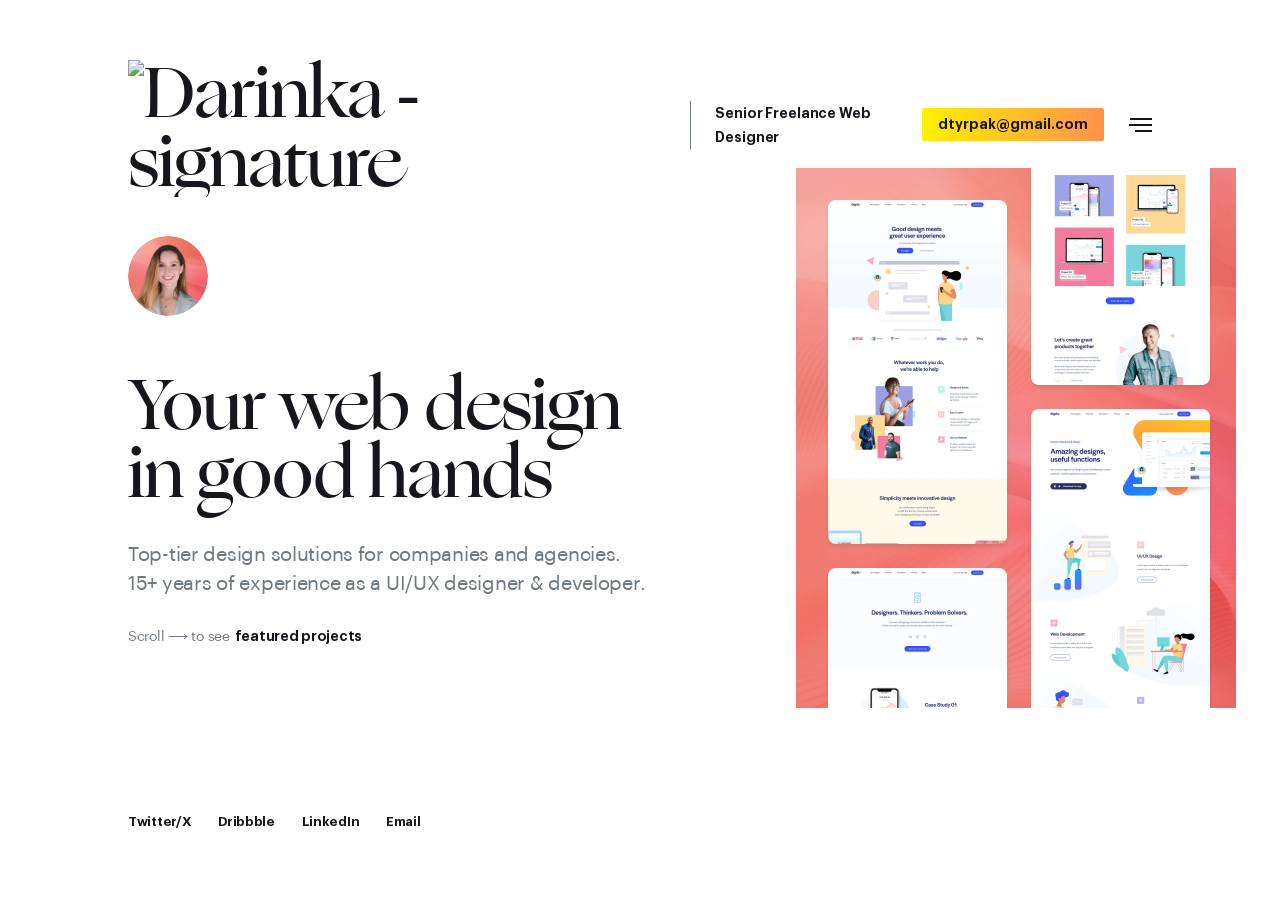
==== index.html @ 9c046d47 "new version" ====
<!DOCTYPE html>
<html lang="en">
<head>
	<meta charset="utf-8">

	<title>Darinka: UI/UX Designer</title>
	<meta name="viewport" content="width=device-width, height=device-height, initial-scale=1, minimum-scale=1" />

	<link rel="stylesheet" href="style.css" />
</head> 

<body>

<svg class="svg-sprite" aria-hidden="true" focusable="false">
	<symbol id="icon-star" viewBox="0 0 17 16">
		<path fill="#fbbc04" d="m5.7 5.1-5.3.6-.4.4q0 .2.2.5L4 10l-1 5.2q-.1.3.1.5t.5 0l4.6-2.6L13 16h.5q.3-.3.2-.6l-1-5.2 3.8-3.5q.3-.3.2-.5t-.4-.4L11 5.1 8.8.3q0-.3-.5-.3Q8 0 8 .3z" />
	</symbol>
</svg>

<div id="layoutbox">
	<header>
		<h1 class="logo"><img src="img/logo.png" alt="Darinka - signature" /></h1>
		<p class="header-title">Senior Freelance Web Designer</p>
		<address>
			<a class="button header-email" href="mailto:dtyrpak@gmail.com">dtyrpak@gmail.com</a>
		</address>
		<nav>
			<a data-action="open-menu" title="Click to open menu">
				<svg width="24" height="24" viewBox="0 0 24 24">
					<line x1="2" y1="1" x2="24" y2="1" />
					<line x1="1" y1="7" x2="24" y2="7" />
					<line x1="7" y1="13" x2="24" y2="13" />
				</svg>
			</a>
			<overlay>
				<a data-action="close-menu" title="Click to close menu">
					<svg width="14" height="14" viewBox="0 0 14 14">
						<line x1="1" y1="1" x2="14" y2="14" />
						<line x1="14" y1="1" x2="1" y2="14" />
					</svg>
				</a>
				<ul id="menu">
					<li><a href="#works">Works</a></li>
					<li><a href="#about">About</a></li>
					<li><a href="#blog">Blog</a></li>
				</ul>
			</overlay>
		</nav>
	</header>
	
	
	<main>
		<welcome>
			<img class="welcome-avatar" src="img/avatar.webp" alt="Darina Kostelníková" />
			<h1>Your web design<br />in&nbsp;good hands</h1>
			<p>Top-tier design solutions for companies and agencies.<br />
				15+ years of experience as a UI/UX designer &amp; developer.</p>
			<p class="project-prompt">
				<span>Scroll ⟶ to see</span> <a href="#works">featured projects</a>
			</p>
						
		</welcome>
		
		<works id="works">
			<ul>
				<li>
					<figure>
						<a href="project-1.html">
							<img loading="lazy" src="img/projects/project_01.webp" alt="Website and mobile app project thumbnail" />
						</a>
						<figcaption>
							<h3>Digits Figma template</h3>
							<p>Design and marketing</p>
						</figcaption>
					</figure>
				</li>
				<li>
					<figure class="wide">
						<a href="project-2.html">
							<img loading="lazy" src="img/projects/project_02.webp" alt="Web app project thumbnail" />
						</a>
						<figcaption>
							<h3>slovakia.com travel directory</h3>
							<p>Design and WordPress development</p>
						</figcaption>
					</figure>
				</li>
				<li>
					<figure>
						<a href="project-3.html">
							<img loading="lazy" src="img/projects/project_03.webp" alt="Branding guide and website project thumbnail" />
						</a>
						<figcaption>
							<h3>Medicine delivery app</h3>
							<p>UI/UX design</p>
						</figcaption>
					</figure>
				</li>
				<li>
					<figure>
						<a href="project-4.html">
							<img loading="lazy" src="img/projects/project_04.webp" alt="Website redesign project thumbnail" />
						</a>
						<figcaption>
							<h3>Interior panels e-commerce</h3>
							<p>Design</p>
						</figcaption>
					</figure>
				</li>
				<li>
					<figure>
						<a href="project-5.html">
							<img loading="lazy" src="img/projects/project_05.webp" alt="WordPress themes project thumbnail" />
						</a>
						<figcaption>
							<h3>ePower.ie website</h3>
							<p>Design (lead designer) and WordPress development</p>
						</figcaption>
					</figure>
				</li>
				<li>
					<figure>
						<a href="project-6.html">
							<img loading="lazy" src="img/projects/project_06.webp" alt="E-commerce project thumbnail" />
						</a>
						<figcaption>
							<h3>ArtHaz.sk museum website</h3>
							<p>Design and WordPress development</p>
						</figcaption>
					</figure>
				</li>
				<li>
					<figure>
						<a href="project-7.html">
							<img loading="lazy" src="img/projects/project_07.webp" alt="Landing page and app project thumbnail" />
						</a>
						<figcaption>
							<h3>Various templates for sale</h3>
							<p>Design and HTML/WordPress development</p>
						</figcaption>
					</figure>
				</li>
				<li>
					<figure>
						<a href="project-8.html">
							<img loading="lazy" src="img/projects/project_08.webp" alt="Landing page and app project thumbnail" />
						</a>
						<figcaption>
							<h3>SaaS landing page</h3>
							<p>Design (lead designer)</p>
						</figcaption>
					</figure>
				</li>
				<li>
					<figure>
						<a href="project-9.html">
							<img loading="lazy" src="img/projects/project_09.webp" alt="Landing page and app project thumbnail" />
						</a>
						<figcaption>
							<h3>Fratch.io website</h3>
							<p>Design (lead designer)</p>
						</figcaption>
					</figure>
				</li>
				<li>
					<figure class="wide">
						<a href="project-10.html">
							<img loading="lazy" src="img/projects/project_10.webp" alt="Landing page and app project thumbnail" />
						</a>
						<figcaption>
							<h3>Intersoft website</h3>
							<p>Design and HTML development</p>
						</figcaption>
					</figure>
				</li>
			</ul>
		</works>
		
				
		<about>
			<div class="est-marker" aria-label="Established 2006">
				<span></span>
				<img loading="lazy" src="img/est.svg" alt="EST. 2006" />
				<span></span>
			</div>
			<figure>
				<img loading="lazy" src="img/portrait.webp" alt="Family portraits" />
				<figcaption>Me and my family</figcaption>
			</figure>
			
			<div>
				<h2>Get to know me</h2>

				<p class="large">My name is Darina Kostelníková <br />
					and I am your independent web designer. </p>

				<p>After getting my Master's Degree in Computer Science in 2007, I've worked on <strong>100+ projects for small to giant-sized businesses</strong>. </p>

				<p>I am an <strong>Elite author</strong> on ThemeForest with more than 2500 <strong>happy customers</strong>, having sold more than $75,000 in WordPress themes. I&nbsp;appeared in 3 issues of <strong>"net magazine"</strong>, a printed magazine for web designers. </p>

				<p>Web design is my second nature and my dream job. I live in Slovakia with my husband, daughter and our doggie.</p>

				<p><a href="mailto:dtyrpak@gmail.com">👋 Write me an email</a></p>
			</div>
		</about>

		<testimonials>
			<article>
				<div class="testimonial-avatar"><img src="img/testimonial_1.webp" alt="Photo of a person who gave a testimonials" /></div>
				<p class="stars" aria-label="5 out of 5 stars"><svg width="17" height="16" aria-hidden="true"><use href="#icon-star"></use></svg><svg width="17" height="16" aria-hidden="true"><use href="#icon-star"></use></svg><svg width="17" height="16" aria-hidden="true"><use href="#icon-star"></use></svg><svg width="17" height="16" aria-hidden="true"><use href="#icon-star"></use></svg><svg width="17" height="16" aria-hidden="true"><use href="#icon-star"></use></svg></p>
				<blockquote>Darinka is a talented designer and a pleasure to work with. I have hired her for two projects so far and I look forward to working with her on many more to come.</blockquote>
				<p class="testimonial-author">Evan Rosenfeld</p>
			</article>
			<article>
				<div class="testimonial-avatar"><img src="img/testimonial_2.webp" alt="Photo of a person who gave a testimonials" /></div>
				<p class="stars" aria-label="5 out of 5 stars"><svg width="17" height="16" aria-hidden="true"><use href="#icon-star"></use></svg><svg width="17" height="16" aria-hidden="true"><use href="#icon-star"></use></svg><svg width="17" height="16" aria-hidden="true"><use href="#icon-star"></use></svg><svg width="17" height="16" aria-hidden="true"><use href="#icon-star"></use></svg><svg width="17" height="16" aria-hidden="true"><use href="#icon-star"></use></svg></p>
				<blockquote>The great designer Darinka combines an effective approach to modern web design, in which sensible visuals are combined with functional implementation.</blockquote>
				<p class="testimonial-author">Ondrej Pastirik</p>
			</article>
			<article>
				<div class="testimonial-avatar"><img src="img/testimonial_3.webp" alt="Photo of a person who gave a testimonials" /></div>
				<p class="stars" aria-label="5 out of 5 stars"><svg width="17" height="16" aria-hidden="true"><use href="#icon-star"></use></svg><svg width="17" height="16" aria-hidden="true"><use href="#icon-star"></use></svg><svg width="17" height="16" aria-hidden="true"><use href="#icon-star"></use></svg><svg width="17" height="16" aria-hidden="true"><use href="#icon-star"></use></svg><svg width="17" height="16" aria-hidden="true"><use href="#icon-star"></use></svg></p>
				<blockquote>Darinka was so fast and focused! She was there for me and made my life so much easier. Her creations are smooth, simple and clean, exactly my style.</blockquote>
				<p class="testimonial-author">Zuzana Stelbaska</p>
			</article>
			<article>
				<div class="testimonial-avatar"><img src="img/testimonial_4.webp" alt="Photo of a person who gave a testimonials" /></div>
				<p class="stars" aria-label="5 out of 5 stars"><svg width="17" height="16" aria-hidden="true"><use href="#icon-star"></use></svg><svg width="17" height="16" aria-hidden="true"><use href="#icon-star"></use></svg><svg width="17" height="16" aria-hidden="true"><use href="#icon-star"></use></svg><svg width="17" height="16" aria-hidden="true"><use href="#icon-star"></use></svg><svg width="17" height="16" aria-hidden="true"><use href="#icon-star"></use></svg></p>
				<blockquote>We worked with Darinka as an agency. Our clients were always extremely satisfied, they liked the designs right from the get-go. She has a knack for it :)</blockquote>
				<p class="testimonial-author">Lukas Cervenka</p>
			</article>
			<article>
				<div class="testimonial-avatar"><img src="img/testimonial_5.webp" alt="Photo of a person who gave a testimonials" /></div>
				<p class="stars" aria-label="5 out of 5 stars"><svg width="17" height="16" aria-hidden="true"><use href="#icon-star"></use></svg><svg width="17" height="16" aria-hidden="true"><use href="#icon-star"></use></svg><svg width="17" height="16" aria-hidden="true"><use href="#icon-star"></use></svg><svg width="17" height="16" aria-hidden="true"><use href="#icon-star"></use></svg><svg width="17" height="16" aria-hidden="true"><use href="#icon-star"></use></svg></p>
				<blockquote>Excellent work ethic.<br />	 Talented web developer. Known her for more than 7 years now. Hire her.</blockquote>
				<p class="testimonial-author">Richard Kohn</p>
			</article>
		</testimonials>


		<certifications>
			<h2>My experience</h2>

			<p class="certifications-label">Recognitions &amp; Certification</p>
			<div class="certification-list">
				<div class="certification-row primary">
					<img class="cert-elite" loading="lazy" src="img/certs/elite.webp" alt="Envato Elite" />
					<img class="cert-ux" loading="lazy" src="img/certs/ux_1.webp" alt="UX Design" />
					<img class="cert-process" loading="lazy" src="img/certs/process.webp" alt="Process Masterclass" />
					<p class="cert-note">Certified<br />Completion</p>
				</div>
				<div class="certification-row secondary">
					<img class="cert-google" loading="lazy" src="img/certs/google_career_cert.webp" alt="Google Career Certificates" />
					<p>UX Design<br />Certified<br />Completion</p>
					<p>Fundamentals<br />of Digital Marketing<br />Certified Completion</p>
					<img class="cert-net" loading="lazy" src="img/certs/featured_net.webp" alt="Featured in net magazine" />
				</div>
			</div>

			<p class="certifications-label">Working with</p>
			<div class="tools-list">
				<img loading="lazy" src="img/tools/figma_2x.webp" alt="Figma" />
				<img loading="lazy" src="img/tools/framer_2x.webp" alt="Framer" />
				<img loading="lazy" src="img/tools/wordpress_2x.webp" alt="WordPress" />
				<img loading="lazy" src="img/tools/html_2x.webp" alt="HTML, CSS and JavaScript" />
				<img loading="lazy" src="img/tools/php_2x.webp" alt="PHP" />
				<img loading="lazy" src="img/tools/git_2x.webp" alt="Git" />
				<p>and anything<br />in between...</p>
			</div>
		</certifications>

		<end>
			&nbsp;
		</end>
	</main>
	
	<footer>
		<nav>
			<ul>
				<li><a href="https://x.com/DarinaKostelnik" target="_blank" rel="noopener noreferrer">Twitter/X</a></li>
				<li><a href="https://www.dribbble.com/darinka" target="_blank" rel="noopener noreferrer">Dribbble</a></li>
				<li><a href="https://www.linkedin.com/in/darina-kostelnikova/" target="_blank" rel="noopener noreferrer">LinkedIn</a></li>
				<li><a href="mailto:dtyrpak@gmail.com">Email</a></li>
			</ul>
		</nav>
	</footer>

</div><!-- #layoutbox -->


<script src="scripts.js"></script>

</body>
</html>
---- style.css ----
@font-face {
    font-family: 'Sans';
    src: url('fonts/sans-regular.woff2') format('woff2');
    font-weight: normal; font-style: normal;  font-display: swap;
}
@font-face {
    font-family: 'Sans';
    src: url('fonts/sans-semibold.woff2') format('woff2');
    font-weight: 600;  font-style: normal;  font-display: swap;
}
@font-face {
	font-family: 'Serif';
	src: url('fonts/serif-medium.woff2') format('woff2');
	font-weight: 500;  font-style: normal;  font-display: swap;
}

body {
	--black: #16161D;
	--grey: #717980;
	--pink: #f27477;
	--violet: #8674F2;
	--purple: #D58FD2;
	--yellow: #ffff00;
	--lightpink: #F4F0F6;
	--white: #fff;
	--gap: 128px;
	margin: 0;
	padding: 0;
	box-sizing: border-box;
	background: white;
	font-family: 'Sans', -apple-system, Roboto, Helvetica, sans-serif;
	font-weight: normal;
	color: var(--black);
	font-size: 1.125rem;
	line-height: 1.6;
	letter-spacing: -0.02em;
	font-smooth: always;
	-webkit-font-smoothing: antialiased;
	overflow-x: hidden;
	overflow-y: auto;
	overscroll-behavior: none;
}
body.horizontal {
	width: auto; height: 100vh; min-height: 10em; overflow-y: hidden; overflow-x: scroll; max-height: 100vh;
}
p {list-style: none;vertical-align: top;color: var(--grey);margin-top: 0;}
ul, ol {padding-left: 20px;}
li { padding-bottom: 8px; }
li:last-child { padding-bottom: 0; }
h1, h2, h3, h4, h5, h6 {font-family: "Serif", Times, serif;font-weight: 500;margin: 4px 0 0.5em;color: var(--black);}
h1, .h1 {font-size: 70px;line-height: 0.98;letter-spacing: -0.015em;font-weight: normal;}
h2, .h2 {font-size: 2.65em;line-height: 1;}
h3, .h3 {font-size: 1.65em;line-height: 1.325;}
h4, .h4 {font-size: 1.35em;line-height: 1.45;}
h5, .h5 {font-size: 1.325em;line-height: 1.45;}
h6, .h6 {font-size: 1em;line-height: 1.45; }
em {font-style: italic;font-family: serif;font-size: 117%;line-height: 0;font-weight: normal;}
strong { color: var(--black); }
address {line-height: 1.5;font-style: normal;margin-bottom: 1em;}
a {color: var(--black);text-decoration: none;line-height: 1.625;font-weight: 600;transition: all .125s ease-in;cursor: pointer;} 
nav a, welcome a, footer a, h2 a, h3 a, h4 a, h5 a, h6 a {background: none;line-height: inherit;}
p a { background: var(--lightpink); padding: 6px 12px; }
.button {display: inline-block;padding: 8px 16px;border-radius: 2px;line-height: 1.2;}
.grey { color: var(--grey); }		.bg-grey { background-color: var(--grey); }
.pink { color: var(--pink); }		.bg-pink { background-color: var(--pink); }
.violet { color: var(--violet); }	.bg-violet { background-color: var(--violet); }
.purple { color: var(--purple); }	.bg-purple { background-color: var(--purple); }
.yellow { color: var(--yellow); }	.bg-yellow { background-color: var(--yellow); }
.black { color: var(--black); }	.bg-black { background-color: var(--black); }
.white { color: white; }			

figure, img {margin: 0;max-width: 100%;display: block;}
figure img { width: auto; }
figcaption {margin: 0;}

header, footer {position: absolute;padding: 0 var(--gap);width: calc(100vw - var(--gap) * 2);}
body.horizontal header,
body.horizontal footer {position: fixed;z-index: 9;}
header {display: flex;align-items: center;flex-direction: row;margin-top: 4em;}
header h1.logo {margin: 0;position: relative;top: 4px;z-index: 9;display: flex;align-items: center;}
header img {margin: 0;min-width: 84px;}
header .header-title {margin: 0 0 0 24px;padding-left: 24px;border-left: 1px solid var(--grey);color: var(--black);font-size: 14px;line-height: 24px;font-weight: 600;letter-spacing: -0.01em;}
header address {font-size: 14px;line-height: 1;display: inline-block;padding: 0;margin: 0 24px 0 auto;letter-spacing: normal;font-style: normal;position: relative;z-index: 9;}
header .header-email {background: linear-gradient(90deg, #fff200 0%, #ff914d 100%);color: var(--black);font-weight: 600;}
header .header-email:hover {background: linear-gradient(90deg, #fff200 0%, #ff914d 100%);color: var(--black);filter: brightness(1.04);}
header nav {margin-top: 10px;display: flex;align-items: center;transition: margin .25s ease-in;}
header nav a {display: flex;align-content: center;justify-content: center;}
header nav svg line { stroke: var(--black); stroke-width: 2; }
header nav a:hover { background-color: transparent; }

#layoutbox {height: 100%;}	
main {padding: 9em var(--gap) 10em;}
body.horizontal main {display: flex;flex-wrap: nowrap;flex-direction: row;height: calc(95vh - 20em);}
body.horizontal main > * {min-width: 540px;padding-left: 0;margin-right: var(--gap);margin-top: 4em;flex-shrink: 0;align-self: center;}

overlay {transform: translateX(-100%);position: fixed;top: 0;left: 0;width: auto; height: calc(100vh - 20em + 20px);background: var(--lightpink);color: white;padding: 10em var(--gap);transition: transform .125s ease-in;display: flex;flex-direction: column;}
body.open-menu overlay { transform: translateX(0); }
ul#menu { padding: 0; margin: auto 0;}
ul#menu li a {font-size: 6em;letter-spacing: -0.05em;line-height: 1;color: var(--pink);opacity: 0.741;display: block;margin: 0.147em 0;}
ul#menu li {margin: 0;position: relative;display: block;}
ul#menu li a:hover { background: transparent; }
ul#menu li::after {content: '';display: block;width: 110%;height: 100%;top: 0;bottom: 0;position: absolute;background: var(--lightpink);z-index: 0;opacity: 0.5;transform: translateX(-110%);padding: 1em;transition: transform .2s cubic-bezier(1,-0.24,.92,1.29);z-index: 0;pointer-events: none;}
ul#menu li:hover::after { transform: translateX(-10%); }
overlay a[data-action=close-menu] {position: absolute;top: 0;left: calc(100vw - var(--gap) * 3);padding: 24px var(--gap);visibility: hidden;}
body.open-menu header nav { margin-top: 0; }
a[data-action=open-menu] line { transition: transform .25s ease-in; }
body.open-menu a[data-action=open-menu] line:nth-child(1) {transform: rotate(45deg) translateX(6px);}
body.open-menu a[data-action=open-menu] line:nth-child(2) {transform: rotate(-45deg) translateY(12px) translateX(-13px);}
body.open-menu a[data-action=open-menu] line:nth-child(3) { transform: scale(0); }

footer {position: relative;font-size: 10pt;bottom: 0;margin-bottom: 6vh;}
footer nav ul { list-style: none; display: flex; padding: 0; flex-wrap: wrap; }
footer nav ul li { padding: 0 2em 0 0; color: var(--black); white-space: nowrap;}

::selection { background: var(--pink); color: white; } 
.svg-sprite {position: absolute;width: 0;height: 0;overflow: hidden;}

/* sections */
body.horizontal main > welcome {padding-left: 0;width: calc(100vw - 440px - var(--gap)*3);max-width: 640px;}
welcome .welcome-avatar {width: 80px;height: 80px;object-fit: cover;border-radius: 50%;margin: 0 0 56px;}
welcome h1 {max-width: 14ch;padding: 0;margin-bottom: 32px;}
welcome p {font-size: 20px;line-height: 1.45;max-width: 38ch;margin: 0 0 28px;padding: 0;}
welcome .project-prompt {display: flex;gap: 0.35em;align-items: baseline;margin: 0;color: var(--grey);font-size: 14px;line-height: 1.4;}
welcome .project-prompt a {background: transparent;color: var(--black);font-weight: 600;line-height: inherit;padding: 0;}
welcome .project-prompt a:hover {background: transparent;color: var(--pink);}

body.horizontal main > works {padding-left: 0;margin-right: 0;}
works > ul {display: flex;width: auto;list-style: none;align-items: center;height: 100%;padding: 0;}
works > ul > li { display: flex;flex-shrink: 0;position: relative;align-items: center;}
works h3 {font-size: 1.5em; margin: 0; }
works p { margin: 0; }
works figure {height: 540px; width: auto; padding-right: var(--gap);padding-left: 0;position: relative;}
works figure.wide {  margin: 0 -24px; }
works figure > a {display: flex;height: 100%;width: auto;border-radius: 5px;position: relative;align-items: center;justify-content: center;}
works figure a img {height: 100%; font-size: 0;}
works figcaption { bottom: 0;margin: 0 auto;width: 100%; padding: 16px 0; opacity: 0; transition: opacity .13s ease-in;}
works figure:hover figcaption { opacity: 0.95; }
works figure.wide figcaption { margin-left: 100px; }

about { display: flex; align-items: center; gap: 96px; }
about .est-marker {align-self: stretch;display: flex;flex-direction: column;align-items: center;justify-content: center;gap: 32px;min-width: 114px;}
about .est-marker span {display: block;width: 1px;min-height: 140px;background: #aeb4b9;}
about .est-marker img {width: 114px;height: auto;}
about figure img { height: 540px; }
about figure { position: relative; }
about figure figcaption { position: absolute; bottom: 24px; left: 32px; z-index: 2; padding: 6px 12px; background: var(--lightpink); font-weight: bold; line-height: 1; }
about > div:not(.est-marker) { max-width: 44ch; }
p.large { font-size: 1.5em; line-height: 1.4; }

body.horizontal main > testimonials {min-width: auto;padding-left: 0;margin-right: var(--gap);}
testimonials {display: flex;gap: 24px;align-items: center;}
testimonials article {width: 360px;height: 480px;box-sizing: border-box;border: 1px solid var(--lightpink);border-radius: 8px;gap: 2em;padding: 3em;display: flex;flex-direction: column;flex-shrink: 0;background: var(--white);}
testimonials .testimonial-avatar {width: 36px;height: 36px;border-radius: 50%;background: var(--lightpink);color: var(--grey);display: flex;align-items: center;justify-content: center;/* font-size: 10px; *//* font-weight: 600; *//* letter-spacing: 0.08em; *//* margin-bottom: 36px; */}
testimonials .stars {display: flex;gap: 7px;margin: 0 0 112px;}
testimonials .stars svg {display: block;flex: 0 0 auto;}
testimonials blockquote {margin: auto 0 0;color: var(--black);font-size: 1.2em;line-height: 1.5;letter-spacing: 0;}
testimonials .testimonial-author {margin: 0;color: var(--grey);font-size: 11px;line-height: 1;text-transform: uppercase;letter-spacing: 0.28em;}

body.horizontal main > certifications {min-width: 640px;padding-left: 0;margin-right: var(--gap);}
certifications h2 {margin: 0 0 36px;font-size: 2.25em;}
certifications .certifications-label {margin: 0 0 28px;color: var(--black);font-size: 15px;line-height: 1.4;}
certifications .certification-list {display: flex;flex-direction: column;gap: 26px;margin-bottom: 52px;}
certifications .certification-row {display: flex;align-items: center; gap: 32px;}
certifications .certification-row img { flex: 0 0 auto;}
certifications .cert-elite {width: 82px;margin-right: 22px;}
certifications .cert-ux {width: 96px;}
certifications .cert-process {width: 172px;}
certifications .cert-google {width: 106px;margin-right: 16px;}
certifications .cert-net {width: 112px;margin-left: 18px;}
certifications .certification-list p {margin: 0;color: var(--black);font-size: 13px;line-height: 1.15;letter-spacing: -0.02em;}
certifications .cert-note {align-self: center;}
certifications .tools-list {display: flex;align-items: center;gap: 34px;}
certifications .tools-list img {width: 40px;height: 40px;object-fit: contain;}
certifications .tools-list img:nth-child(4) {width: 68px;}
certifications .tools-list img:nth-child(5) {width: 50px;}
certifications .tools-list p {margin: 0;color: var(--black);font-size: 13px;line-height: 1.2;}

body.horizontal main > me {padding-left: 32px;min-width: 460px;}
me div {position: relative;bottom: 4.75em;}
me div::before {content: '';background: var(--purple);position: absolute;width: 100%;height: 80%;bottom: 0;z-index: -1;border-radius: 5px;}
me img {border-radius: 0 0 0 5px;height: 36em;width: auto;}

references img {margin: -4em 0 0;}

body.horizontal main > end { min-width: 0; padding-left: 0; }


/* RESPONSIVE */
@media only screen and (max-height: 1200px) {
	body {
		font-size: 0.875rem;
	}


@media only screen and (max-width: 1024px) {
	body {
		--gap: 7%;
	}
	html {scroll-behavior: smooth; }
	main { padding: var(--gap); }

	header {position: sticky;width: 100vw;margin-top: 0;padding: 12px var(--gap);top: 0;background: white;z-index: 99;box-sizing: border-box;}	

	body main > * {padding-top: var(--gap);margin-bottom: 0;display: block;width: 100%;height: auto;clear: both;}
	
	photo img {max-height: 75vw;margin: 0 auto;}
	
	works > ul {flex-wrap: wrap;justify-content: space-between;height: auto;}
	works > ul > li {flex-direction: column; }
	works figure { padding: 0; }
	about {gap: 48px;}
	about .est-marker {display: none;}
	testimonials {flex-wrap: wrap;gap: 24px;}
	testimonials article {width: calc(50% - 12px);height: auto;min-height: 360px;padding: 36px;}
	testimonials .stars {margin-bottom: 64px;}
	certifications .certification-row {flex-wrap: wrap;gap: 24px 32px;}
	certifications .cert-elite,
	certifications .cert-google,
	certifications .cert-net {margin: 0;}
	certifications .tools-list {flex-wrap: wrap;gap: 32px;}
	
	references img { margin-top: var(--gap); }
	
}

@media only screen and (max-width: 720px) {
	body {
		font-size: 0.85rem;
		--gap: 5%;
	}
	h1, .h1 {font-size: 70px; }

	overlay { width: 90vw; }
	overlay a[data-action=close-menu] { visibility: visible; }
	
	works > ul > li { width: 100%; }
	testimonials article {width: 100%;}

}
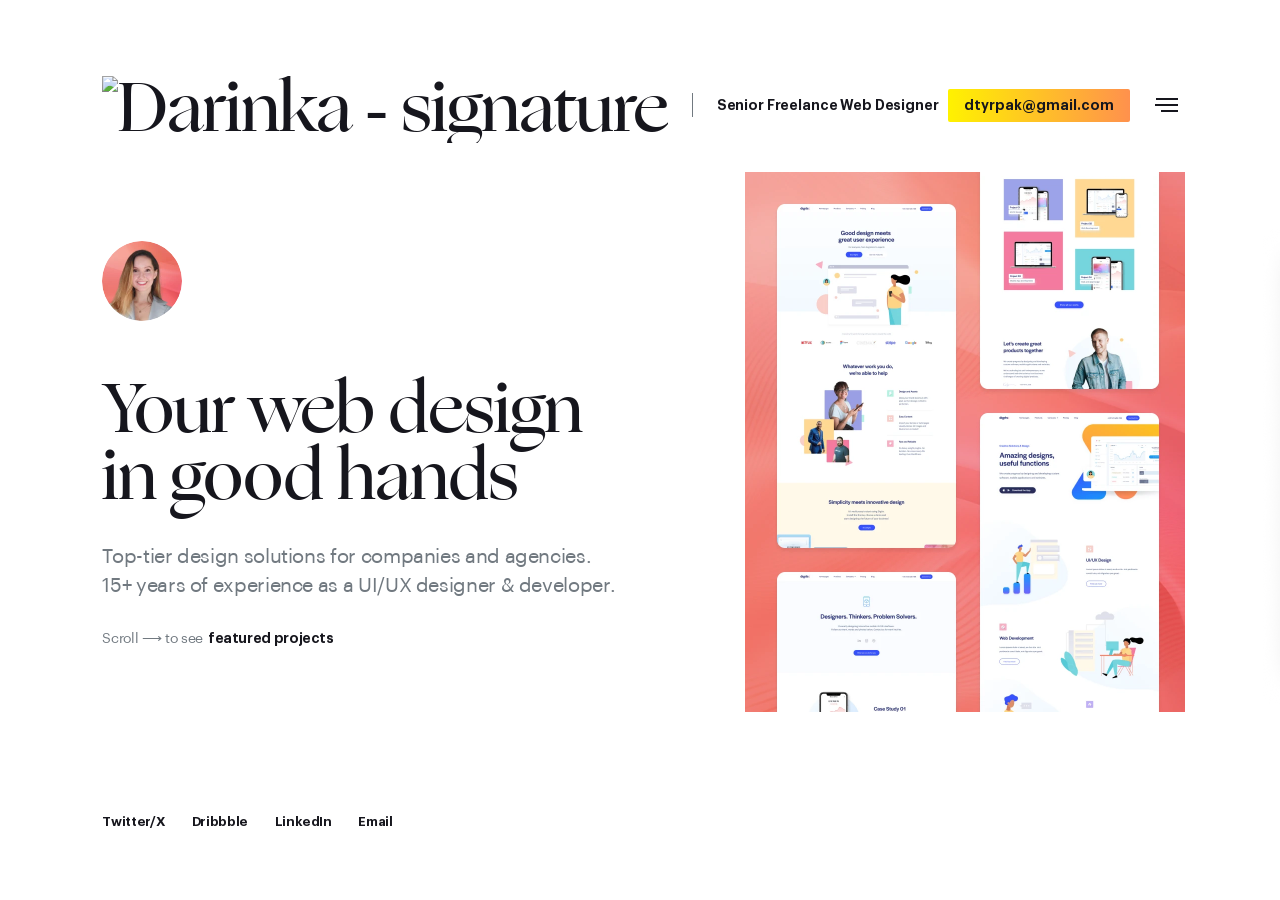
==== commit 05a36aa9: "Responsiveness, updated menu items" ====
--- a/index.html
+++ b/index.html
@@ -42,7 +42,7 @@
 				<ul id="menu">
 					<li><a href="#works">Works</a></li>
 					<li><a href="#about">About</a></li>
-					<li><a href="#blog">Blog</a></li>
+					<li><a href="mailto:dtyrpak@gmail.com">Contact</a></li>
 				</ul>
 			</overlay>
 		</nav>
@@ -177,7 +177,7 @@
 		</works>
 		
 				
-		<about>
+		<about id="about">
 			<div class="est-marker" aria-label="Established 2006">
 				<span></span>
 				<img loading="lazy" src="img/est.svg" alt="EST. 2006" />
--- a/style.css
+++ b/style.css
@@ -23,7 +23,7 @@
 	--yellow: #ffff00;
 	--lightpink: #F4F0F6;
 	--white: #fff;
-	--gap: 128px;
+	--gap: 8vw;
 	margin: 0;
 	padding: 0;
 	box-sizing: border-box;
@@ -48,7 +48,7 @@
 li { padding-bottom: 8px; }
 li:last-child { padding-bottom: 0; }
 h1, h2, h3, h4, h5, h6 {font-family: "Serif", Times, serif;font-weight: 500;margin: 4px 0 0.5em;color: var(--black);}
-h1, .h1 {font-size: 70px;line-height: 0.98;letter-spacing: -0.015em;font-weight: normal;}
+h1, .h1 {font-size: 3.785em;line-height: 0.98;letter-spacing: -0.015em;font-weight: normal;}
 h2, .h2 {font-size: 2.65em;line-height: 1;}
 h3, .h3 {font-size: 1.65em;line-height: 1.325;}
 h4, .h4 {font-size: 1.35em;line-height: 1.45;}
@@ -69,7 +69,7 @@
 .black { color: var(--black); }	.bg-black { background-color: var(--black); }
 .white { color: white; }			
 
-figure, img {margin: 0;max-width: 100%;display: block;}
+figure, img {margin: 0;max-width: 100%;display: block;flex-shrink: 0;object-fit: contain;}
 figure img { width: auto; }
 figcaption {margin: 0;}
 
@@ -79,12 +79,12 @@
 header {display: flex;align-items: center;flex-direction: row;margin-top: 4em;}
 header h1.logo {margin: 0;position: relative;top: 4px;z-index: 9;display: flex;align-items: center;}
 header img {margin: 0;min-width: 84px;}
-header .header-title {margin: 0 0 0 24px;padding-left: 24px;border-left: 1px solid var(--grey);color: var(--black);font-size: 14px;line-height: 24px;font-weight: 600;letter-spacing: -0.01em;}
+header .header-title {margin: 0 0 0 24px;padding-left: 24px;border-left: 1px solid var(--grey);color: var(--black);font-size: 14px;line-height: 24px;font-weight: 600;letter-spacing: -0.01em;z-index: 90;}
 header address {font-size: 14px;line-height: 1;display: inline-block;padding: 0;margin: 0 24px 0 auto;letter-spacing: normal;font-style: normal;position: relative;z-index: 9;}
 header .header-email {background: linear-gradient(90deg, #fff200 0%, #ff914d 100%);color: var(--black);font-weight: 600;}
 header .header-email:hover {background: linear-gradient(90deg, #fff200 0%, #ff914d 100%);color: var(--black);filter: brightness(1.04);}
 header nav {margin-top: 10px;display: flex;align-items: center;transition: margin .25s ease-in;}
-header nav a {display: flex;align-content: center;justify-content: center;}
+header nav a {display: flex;align-content: center;justify-content: center;z-index: 90;}
 header nav svg line { stroke: var(--black); stroke-width: 2; }
 header nav a:hover { background-color: transparent; }
 
@@ -93,16 +93,14 @@
 body.horizontal main {display: flex;flex-wrap: nowrap;flex-direction: row;height: calc(95vh - 20em);}
 body.horizontal main > * {min-width: 540px;padding-left: 0;margin-right: var(--gap);margin-top: 4em;flex-shrink: 0;align-self: center;}
 
-overlay {transform: translateX(-100%);position: fixed;top: 0;left: 0;width: auto; height: calc(100vh - 20em + 20px);background: var(--lightpink);color: white;padding: 10em var(--gap);transition: transform .125s ease-in;display: flex;flex-direction: column;}
-body.open-menu overlay { transform: translateX(0); }
+overlay {transform: translateX(-100%);position: fixed;top: 0;left: 0;width: 200vw;height: calc(100vh - 20em + 20px);background: var(--white);opacity: 0;padding: 10em var(--gap);transition: all .125s ease-in;display: flex;flex-direction: column;}
+body.open-menu overlay {transform: translateX(0);opacity: 1;}
 ul#menu { padding: 0; margin: auto 0;}
-ul#menu li a {font-size: 6em;letter-spacing: -0.05em;line-height: 1;color: var(--pink);opacity: 0.741;display: block;margin: 0.147em 0;}
+ul#menu li a {font-size: 3.785em;font-family: "Serif", serif;line-height: 1;color: var(--black);opacity: 0.741;display: block;margin: 0.147em 0;}
 ul#menu li {margin: 0;position: relative;display: block;}
-ul#menu li a:hover { background: transparent; }
-ul#menu li::after {content: '';display: block;width: 110%;height: 100%;top: 0;bottom: 0;position: absolute;background: var(--lightpink);z-index: 0;opacity: 0.5;transform: translateX(-110%);padding: 1em;transition: transform .2s cubic-bezier(1,-0.24,.92,1.29);z-index: 0;pointer-events: none;}
-ul#menu li:hover::after { transform: translateX(-10%); }
+ul#menu li a:hover { color: var(--pink); }
 overlay a[data-action=close-menu] {position: absolute;top: 0;left: calc(100vw - var(--gap) * 3);padding: 24px var(--gap);visibility: hidden;}
-body.open-menu header nav { margin-top: 0; }
+body.open-menu header nav {margin-top: -4px;}
 a[data-action=open-menu] line { transition: transform .25s ease-in; }
 body.open-menu a[data-action=open-menu] line:nth-child(1) {transform: rotate(45deg) translateX(6px);}
 body.open-menu a[data-action=open-menu] line:nth-child(2) {transform: rotate(-45deg) translateY(12px) translateX(-13px);}
@@ -126,7 +124,7 @@
 
 body.horizontal main > works {padding-left: 0;margin-right: 0;}
 works > ul {display: flex;width: auto;list-style: none;align-items: center;height: 100%;padding: 0;}
-works > ul > li { display: flex;flex-shrink: 0;position: relative;align-items: center;}
+works > ul > li {display: flex;flex-shrink: 0;position: relative;align-items: center;}
 works h3 {font-size: 1.5em; margin: 0; }
 works p { margin: 0; }
 works figure {height: 540px; width: auto; padding-right: var(--gap);padding-left: 0;position: relative;}
@@ -137,9 +135,9 @@
 works figure:hover figcaption { opacity: 0.95; }
 works figure.wide figcaption { margin-left: 100px; }
 
-about { display: flex; align-items: center; gap: 96px; }
-about .est-marker {align-self: stretch;display: flex;flex-direction: column;align-items: center;justify-content: center;gap: 32px;min-width: 114px;}
-about .est-marker span {display: block;width: 1px;min-height: 140px;background: #aeb4b9;}
+about { display: flex; align-items: center; gap: 6em; }
+about .est-marker {align-self: stretch;display: flex;flex-direction: column;align-items: center;justify-content: center;gap: 32px;min-width: 114px;padding: 0 var(--gap);}
+about .est-marker span {display: block;width: 1px;min-height: 147px;background: #aeb4b9;}
 about .est-marker img {width: 114px;height: auto;}
 about figure img { height: 540px; }
 about figure { position: relative; }
@@ -185,33 +183,25 @@
 body.horizontal main > end { min-width: 0; padding-left: 0; }
 
 
-/* RESPONSIVE */
-@media only screen and (max-height: 1200px) {
-	body {
-		font-size: 0.875rem;
-	}
-
-
+/* RESPONSIVE - everything vertical */
 @media only screen and (max-width: 1024px) {
-	body {
-		--gap: 7%;
-	}
 	html {scroll-behavior: smooth; }
-	main { padding: var(--gap); }
-
-	header {position: sticky;width: 100vw;margin-top: 0;padding: 12px var(--gap);top: 0;background: white;z-index: 99;box-sizing: border-box;}	
-
-	body main > * {padding-top: var(--gap);margin-bottom: 0;display: block;width: 100%;height: auto;clear: both;}
+	body { font-size: 0.875rem; }
+
+	header {width: 100vw;margin-top: 0;padding: 12px var(--gap);top: 0;background: white;z-index: 99;box-sizing: border-box;}	
+	header .header-title { display: none; }
+
+	body main > * {padding-top: var(--gap);margin-bottom: 0;flex-direction: column;width: 100%;height: auto;clear: both;align-items: self-start;}
 	
-	photo img {max-height: 75vw;margin: 0 auto;}
-	
-	works > ul {flex-wrap: wrap;justify-content: space-between;height: auto;}
-	works > ul > li {flex-direction: column; }
-	works figure { padding: 0; }
-	about {gap: 48px;}
-	about .est-marker {display: none;}
-	testimonials {flex-wrap: wrap;gap: 24px;}
-	testimonials article {width: calc(50% - 12px);height: auto;min-height: 360px;padding: 36px;}
+	works > ul {flex-wrap: wrap;justify-content: space-between;height: auto;gap: var(--gap);margin-top: var(--gap);}
+	works > ul > li {flex-direction: column;flex-shrink: 1;}
+	works figure {padding: 0;height: auto;max-width: 100%;margin: 0 !important;}
+	works figcaption {opacity: 1;margin-left: auto !important;}
+	about .est-marker { flex-direction: row; }
+	about .est-marker span { height: 1px; min-height: unset; width: 147px; }
+	about figure img { height: auto; }
+	testimonials {flex-direction: row !important;overflow: scroll;padding-bottom: 24px;margin-bottom: var(--gap) !important;}
+	testimonials article {width: 100%;height: auto;max-width: 320px;}
 	testimonials .stars {margin-bottom: 64px;}
 	certifications .certification-row {flex-wrap: wrap;gap: 24px 32px;}
 	certifications .cert-elite,
@@ -222,18 +212,3 @@
 	references img { margin-top: var(--gap); }
 	
 }
-
-@media only screen and (max-width: 720px) {
-	body {
-		font-size: 0.85rem;
-		--gap: 5%;
-	}
-	h1, .h1 {font-size: 70px; }
-
-	overlay { width: 90vw; }
-	overlay a[data-action=close-menu] { visibility: visible; }
-	
-	works > ul > li { width: 100%; }
-	testimonials article {width: 100%;}
-
-}
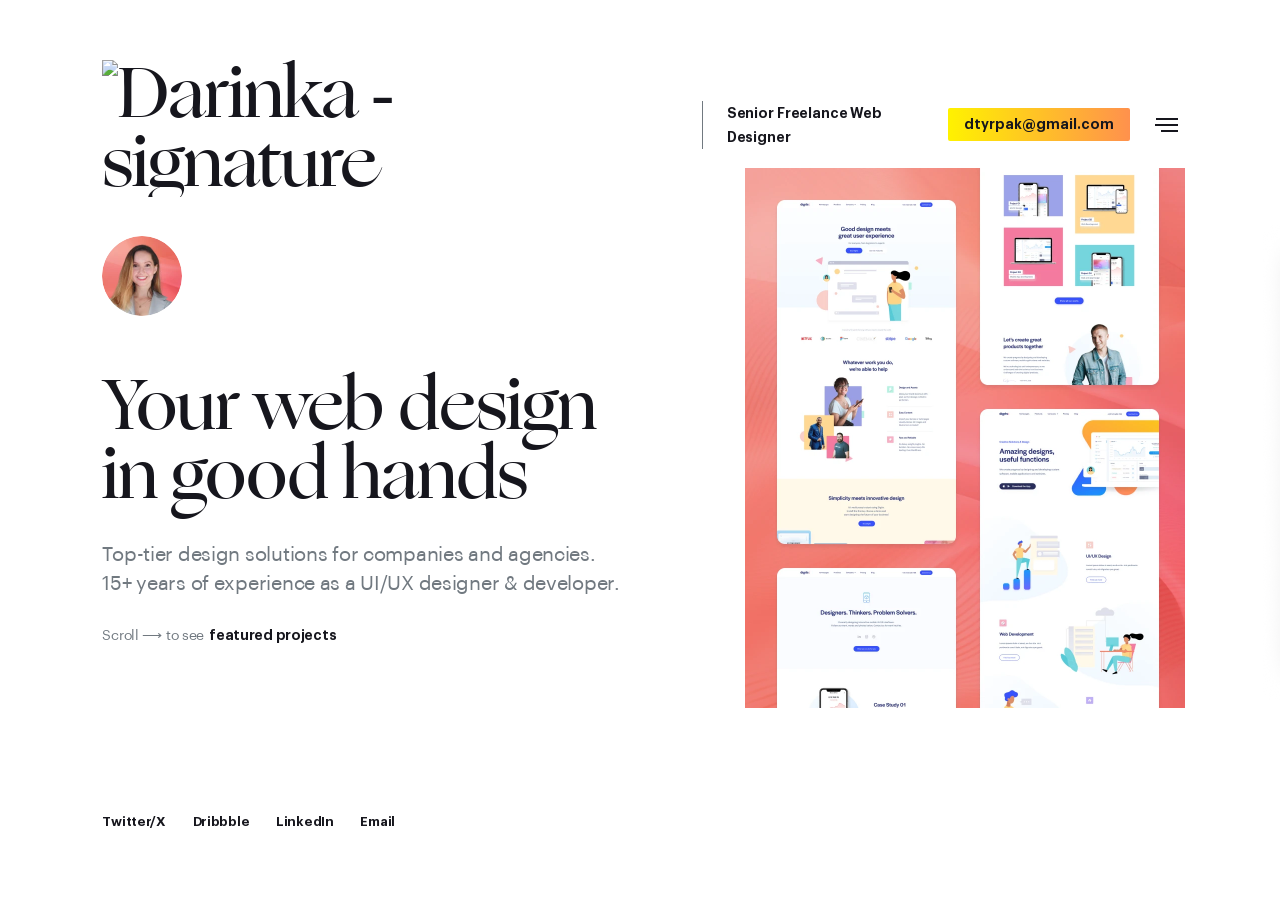
==== commit 0d4c4891: "Projects placeholder page, responsiveness updates" ====
--- a/index.html
+++ b/index.html
@@ -65,7 +65,7 @@
 			<ul>
 				<li>
 					<figure>
-						<a href="project-1.html">
+						<a href="project.html">
 							<img loading="lazy" src="img/projects/project_01.webp" alt="Website and mobile app project thumbnail" />
 						</a>
 						<figcaption>
@@ -76,7 +76,7 @@
 				</li>
 				<li>
 					<figure class="wide">
-						<a href="project-2.html">
+						<a href="project.html">
 							<img loading="lazy" src="img/projects/project_02.webp" alt="Web app project thumbnail" />
 						</a>
 						<figcaption>
@@ -87,7 +87,7 @@
 				</li>
 				<li>
 					<figure>
-						<a href="project-3.html">
+						<a href="project.html">
 							<img loading="lazy" src="img/projects/project_03.webp" alt="Branding guide and website project thumbnail" />
 						</a>
 						<figcaption>
@@ -98,7 +98,7 @@
 				</li>
 				<li>
 					<figure>
-						<a href="project-4.html">
+						<a href="project.html">
 							<img loading="lazy" src="img/projects/project_04.webp" alt="Website redesign project thumbnail" />
 						</a>
 						<figcaption>
@@ -109,7 +109,7 @@
 				</li>
 				<li>
 					<figure>
-						<a href="project-5.html">
+						<a href="project.html">
 							<img loading="lazy" src="img/projects/project_05.webp" alt="WordPress themes project thumbnail" />
 						</a>
 						<figcaption>
@@ -120,7 +120,7 @@
 				</li>
 				<li>
 					<figure>
-						<a href="project-6.html">
+						<a href="project.html">
 							<img loading="lazy" src="img/projects/project_06.webp" alt="E-commerce project thumbnail" />
 						</a>
 						<figcaption>
@@ -131,7 +131,7 @@
 				</li>
 				<li>
 					<figure>
-						<a href="project-7.html">
+						<a href="project.html">
 							<img loading="lazy" src="img/projects/project_07.webp" alt="Landing page and app project thumbnail" />
 						</a>
 						<figcaption>
@@ -142,7 +142,7 @@
 				</li>
 				<li>
 					<figure>
-						<a href="project-8.html">
+						<a href="project.html">
 							<img loading="lazy" src="img/projects/project_08.webp" alt="Landing page and app project thumbnail" />
 						</a>
 						<figcaption>
@@ -153,7 +153,7 @@
 				</li>
 				<li>
 					<figure>
-						<a href="project-9.html">
+						<a href="project.html">
 							<img loading="lazy" src="img/projects/project_09.webp" alt="Landing page and app project thumbnail" />
 						</a>
 						<figcaption>
@@ -164,7 +164,7 @@
 				</li>
 				<li>
 					<figure class="wide">
-						<a href="project-10.html">
+						<a href="project.html">
 							<img loading="lazy" src="img/projects/project_10.webp" alt="Landing page and app project thumbnail" />
 						</a>
 						<figcaption>
@@ -176,13 +176,14 @@
 			</ul>
 		</works>
 		
+		<est aria-label="Established 2006">
+			<span></span>
+			<img loading="lazy" src="img/est.svg" alt="EST. 2006" />
+			<span></span>
+		</est>
+		
 				
 		<about id="about">
-			<div class="est-marker" aria-label="Established 2006">
-				<span></span>
-				<img loading="lazy" src="img/est.svg" alt="EST. 2006" />
-				<span></span>
-			</div>
 			<figure>
 				<img loading="lazy" src="img/portrait.webp" alt="Family portraits" />
 				<figcaption>Me and my family</figcaption>
--- a/style.css
+++ b/style.css
@@ -18,12 +18,9 @@
 	--black: #16161D;
 	--grey: #717980;
 	--pink: #f27477;
-	--violet: #8674F2;
-	--purple: #D58FD2;
-	--yellow: #ffff00;
 	--lightpink: #F4F0F6;
 	--white: #fff;
-	--gap: 8vw;
+	--gap: min(8vw, 128px);
 	margin: 0;
 	padding: 0;
 	box-sizing: border-box;
@@ -31,7 +28,7 @@
 	font-family: 'Sans', -apple-system, Roboto, Helvetica, sans-serif;
 	font-weight: normal;
 	color: var(--black);
-	font-size: 1.125rem;
+	font-size: 0.875rem;
 	line-height: 1.6;
 	letter-spacing: -0.02em;
 	font-smooth: always;
@@ -48,12 +45,12 @@
 li { padding-bottom: 8px; }
 li:last-child { padding-bottom: 0; }
 h1, h2, h3, h4, h5, h6 {font-family: "Serif", Times, serif;font-weight: 500;margin: 4px 0 0.5em;color: var(--black);}
-h1, .h1 {font-size: 3.785em;line-height: 0.98;letter-spacing: -0.015em;font-weight: normal;}
-h2, .h2 {font-size: 2.65em;line-height: 1;}
-h3, .h3 {font-size: 1.65em;line-height: 1.325;}
-h4, .h4 {font-size: 1.35em;line-height: 1.45;}
-h5, .h5 {font-size: 1.325em;line-height: 1.45;}
-h6, .h6 {font-size: 1em;line-height: 1.45; }
+h1 {font-size: 5em;line-height: 0.98;letter-spacing: -0.015em;font-weight: normal;}
+h2 {font-size: 2.65em;line-height: 1;}
+h3 {font-size: 1.65em;line-height: 1.325;}
+h4 {font-size: 1.35em;line-height: 1.45;}
+h5 {font-size: 1.325em;line-height: 1.45;}
+h6 {font-size: 1em;line-height: 1.45; }
 em {font-style: italic;font-family: serif;font-size: 117%;line-height: 0;font-weight: normal;}
 strong { color: var(--black); }
 address {line-height: 1.5;font-style: normal;margin-bottom: 1em;}
@@ -61,13 +58,6 @@
 nav a, welcome a, footer a, h2 a, h3 a, h4 a, h5 a, h6 a {background: none;line-height: inherit;}
 p a { background: var(--lightpink); padding: 6px 12px; }
 .button {display: inline-block;padding: 8px 16px;border-radius: 2px;line-height: 1.2;}
-.grey { color: var(--grey); }		.bg-grey { background-color: var(--grey); }
-.pink { color: var(--pink); }		.bg-pink { background-color: var(--pink); }
-.violet { color: var(--violet); }	.bg-violet { background-color: var(--violet); }
-.purple { color: var(--purple); }	.bg-purple { background-color: var(--purple); }
-.yellow { color: var(--yellow); }	.bg-yellow { background-color: var(--yellow); }
-.black { color: var(--black); }	.bg-black { background-color: var(--black); }
-.white { color: white; }			
 
 figure, img {margin: 0;max-width: 100%;display: block;flex-shrink: 0;object-fit: contain;}
 figure img { width: auto; }
@@ -91,7 +81,7 @@
 #layoutbox {height: 100%;}	
 main {padding: 9em var(--gap) 10em;}
 body.horizontal main {display: flex;flex-wrap: nowrap;flex-direction: row;height: calc(95vh - 20em);}
-body.horizontal main > * {min-width: 540px;padding-left: 0;margin-right: var(--gap);margin-top: 4em;flex-shrink: 0;align-self: center;}
+body.horizontal main > * {min-width: 540px;padding-left: var(--gap);margin-right: var(--gap);margin-top: 4em;flex-shrink: 0;align-self: center;}
 
 overlay {transform: translateX(-100%);position: fixed;top: 0;left: 0;width: 200vw;height: calc(100vh - 20em + 20px);background: var(--white);opacity: 0;padding: 10em var(--gap);transition: all .125s ease-in;display: flex;flex-direction: column;}
 body.open-menu overlay {transform: translateX(0);opacity: 1;}
@@ -114,15 +104,18 @@
 .svg-sprite {position: absolute;width: 0;height: 0;overflow: hidden;}
 
 /* sections */
-body.horizontal main > welcome {padding-left: 0;width: calc(100vw - 440px - var(--gap)*3);max-width: 640px;}
+body.horizontal main > welcome {padding-left: 0;width: calc(100vw - 440px - var(--gap)*3);max-width: 640px;margin-right: 0;}
 welcome .welcome-avatar {width: 80px;height: 80px;object-fit: cover;border-radius: 50%;margin: 0 0 56px;}
 welcome h1 {max-width: 14ch;padding: 0;margin-bottom: 32px;}
-welcome p {font-size: 20px;line-height: 1.45;max-width: 38ch;margin: 0 0 28px;padding: 0;}
+welcome p {font-size: 1.4em;line-height: 1.45;max-width: 38ch;margin: 0 0 28px;padding: 0;}
 welcome .project-prompt {display: flex;gap: 0.35em;align-items: baseline;margin: 0;color: var(--grey);font-size: 14px;line-height: 1.4;}
 welcome .project-prompt a {background: transparent;color: var(--black);font-weight: 600;line-height: inherit;padding: 0;}
 welcome .project-prompt a:hover {background: transparent;color: var(--pink);}
-
-body.horizontal main > works {padding-left: 0;margin-right: 0;}
+welcome .project-back {margin-bottom: 24px;font-size: 14px;}
+welcome .project-back a {background: var(--lightpink);padding: 6px 12px;}
+welcome .project-meta {font-size: 14px;color: var(--black);font-weight: 600;}
+
+body.horizontal main > works {/* padding-left: 0; *//* margin-right: 0; */}
 works > ul {display: flex;width: auto;list-style: none;align-items: center;height: 100%;padding: 0;}
 works > ul > li {display: flex;flex-shrink: 0;position: relative;align-items: center;}
 works h3 {font-size: 1.5em; margin: 0; }
@@ -134,27 +127,29 @@
 works figcaption { bottom: 0;margin: 0 auto;width: 100%; padding: 16px 0; opacity: 0; transition: opacity .13s ease-in;}
 works figure:hover figcaption { opacity: 0.95; }
 works figure.wide figcaption { margin-left: 100px; }
+.project-page works figure img {width: 800px;height: 540px;object-fit: cover;}
+
+est {min-width: unset !important; align-self: stretch;display: flex;flex-direction: column;align-items: center;justify-content: center;gap: 32px;min-width: 114px;}
+est span {display: block;width: 1px;min-height: 147px;background: #aeb4b9;}
+est img {width: 114px;height: auto;}
 
 about { display: flex; align-items: center; gap: 6em; }
-about .est-marker {align-self: stretch;display: flex;flex-direction: column;align-items: center;justify-content: center;gap: 32px;min-width: 114px;padding: 0 var(--gap);}
-about .est-marker span {display: block;width: 1px;min-height: 147px;background: #aeb4b9;}
-about .est-marker img {width: 114px;height: auto;}
 about figure img { height: 540px; }
 about figure { position: relative; }
 about figure figcaption { position: absolute; bottom: 24px; left: 32px; z-index: 2; padding: 6px 12px; background: var(--lightpink); font-weight: bold; line-height: 1; }
 about > div:not(.est-marker) { max-width: 44ch; }
 p.large { font-size: 1.5em; line-height: 1.4; }
 
-body.horizontal main > testimonials {min-width: auto;padding-left: 0;margin-right: var(--gap);}
+body.horizontal main > testimonials { }
 testimonials {display: flex;gap: 24px;align-items: center;}
 testimonials article {width: 360px;height: 480px;box-sizing: border-box;border: 1px solid var(--lightpink);border-radius: 8px;gap: 2em;padding: 3em;display: flex;flex-direction: column;flex-shrink: 0;background: var(--white);}
-testimonials .testimonial-avatar {width: 36px;height: 36px;border-radius: 50%;background: var(--lightpink);color: var(--grey);display: flex;align-items: center;justify-content: center;/* font-size: 10px; *//* font-weight: 600; *//* letter-spacing: 0.08em; *//* margin-bottom: 36px; */}
+testimonials .testimonial-avatar {width: 36px;height: 36px;border-radius: 50%;background: var(--lightpink);color: var(--grey);display: flex;align-items: center;justify-content: center;}
 testimonials .stars {display: flex;gap: 7px;margin: 0 0 112px;}
 testimonials .stars svg {display: block;flex: 0 0 auto;}
 testimonials blockquote {margin: auto 0 0;color: var(--black);font-size: 1.2em;line-height: 1.5;letter-spacing: 0;}
 testimonials .testimonial-author {margin: 0;color: var(--grey);font-size: 11px;line-height: 1;text-transform: uppercase;letter-spacing: 0.28em;}
 
-body.horizontal main > certifications {min-width: 640px;padding-left: 0;margin-right: var(--gap);}
+body.horizontal main > certifications { }
 certifications h2 {margin: 0 0 36px;font-size: 2.25em;}
 certifications .certifications-label {margin: 0 0 28px;color: var(--black);font-size: 15px;line-height: 1.4;}
 certifications .certification-list {display: flex;flex-direction: column;gap: 26px;margin-bottom: 52px;}
@@ -173,21 +168,14 @@
 certifications .tools-list img:nth-child(5) {width: 50px;}
 certifications .tools-list p {margin: 0;color: var(--black);font-size: 13px;line-height: 1.2;}
 
-body.horizontal main > me {padding-left: 32px;min-width: 460px;}
-me div {position: relative;bottom: 4.75em;}
-me div::before {content: '';background: var(--purple);position: absolute;width: 100%;height: 80%;bottom: 0;z-index: -1;border-radius: 5px;}
-me img {border-radius: 0 0 0 5px;height: 36em;width: auto;}
-
-references img {margin: -4em 0 0;}
-
 body.horizontal main > end { min-width: 0; padding-left: 0; }
 
 
 /* RESPONSIVE - everything vertical */
 @media only screen and (max-width: 1024px) {
 	html {scroll-behavior: smooth; }
-	body { font-size: 0.875rem; }
-
+
+	h1 { font-size: 3.5em; }
 	header {width: 100vw;margin-top: 0;padding: 12px var(--gap);top: 0;background: white;z-index: 99;box-sizing: border-box;}	
 	header .header-title { display: none; }
 
@@ -197,18 +185,19 @@
 	works > ul > li {flex-direction: column;flex-shrink: 1;}
 	works figure {padding: 0;height: auto;max-width: 100%;margin: 0 !important;}
 	works figcaption {opacity: 1;margin-left: auto !important;}
-	about .est-marker { flex-direction: row; }
-	about .est-marker span { height: 1px; min-height: unset; width: 147px; }
+	est { flex-direction: row !important; align-items: center !important; }
+	est span { height: 1px; min-height: unset; width: 147px; }
 	about figure img { height: auto; }
-	testimonials {flex-direction: row !important;overflow: scroll;padding-bottom: 24px;margin-bottom: var(--gap) !important;}
+	testimonials {flex-direction: row !important;overflow: auto;padding-bottom: 24px;padding-right: var(--gap);margin-bottom: var(--gap) !important;margin-right: calc(0px - var(--gap));width: calc(100% + var(--gap)) !important;}
 	testimonials article {width: 100%;height: auto;max-width: 320px;}
+	testimonials::after { content: ''; width: var(--gap); }
 	testimonials .stars {margin-bottom: 64px;}
 	certifications .certification-row {flex-wrap: wrap;gap: 24px 32px;}
 	certifications .cert-elite,
 	certifications .cert-google,
 	certifications .cert-net {margin: 0;}
 	certifications .tools-list {flex-wrap: wrap;gap: 32px;}
-	
-	references img { margin-top: var(--gap); }
-	
-}
+}
+@media only screen and (max-width: 360px) {
+	header .header-email { display: none; }
+}
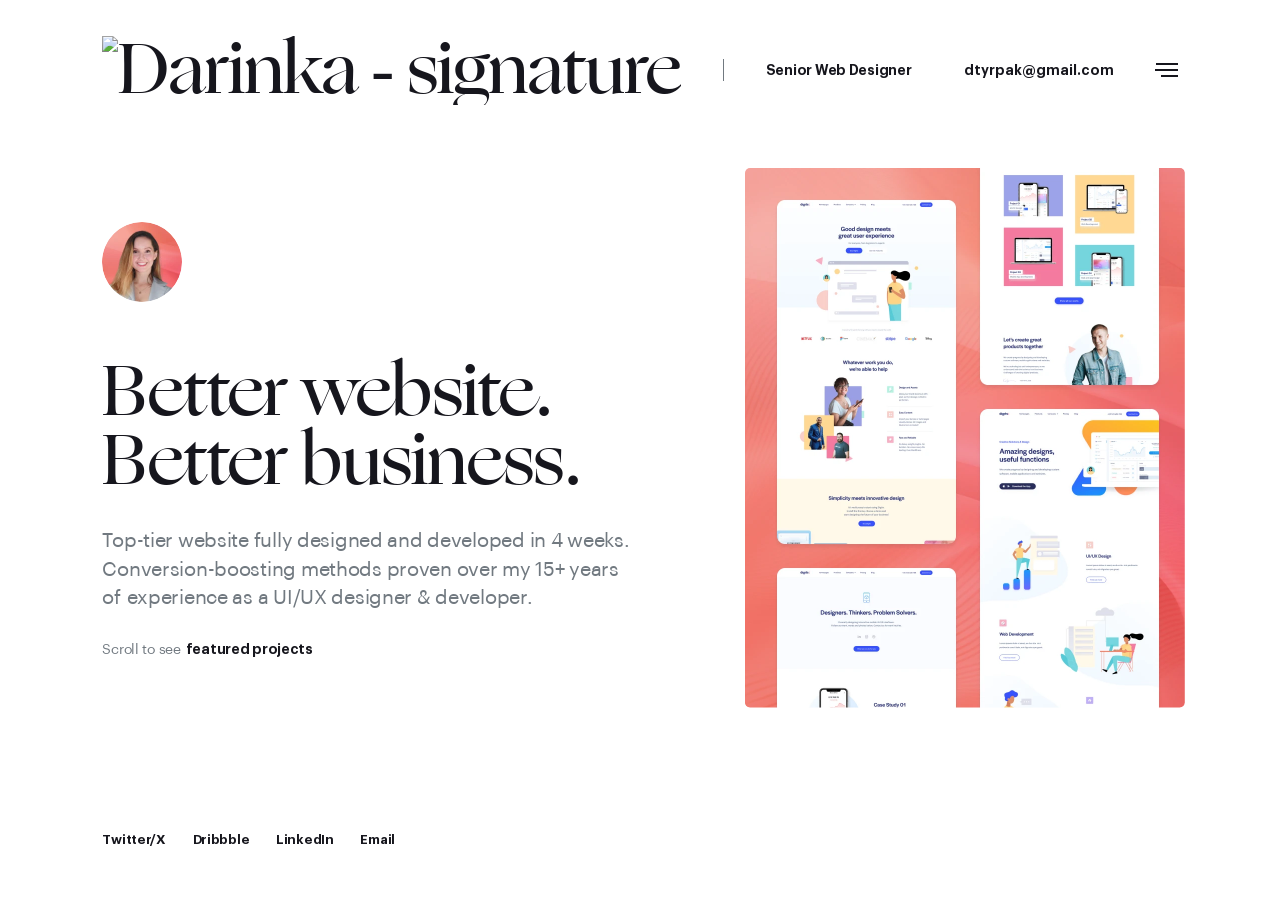
==== commit 3ea549e9: "Update portfolio projects and interactions" ====
--- a/index.html
+++ b/index.html
@@ -5,11 +5,12 @@
 
 	<title>Darinka: UI/UX Designer</title>
 	<meta name="viewport" content="width=device-width, height=device-height, initial-scale=1, minimum-scale=1" />
+	<link rel="icon" type="image/webp" href="img/avatar.webp" />
 
 	<link rel="stylesheet" href="style.css" />
 </head> 
 
-<body>
+<body class="home">
 
 <svg class="svg-sprite" aria-hidden="true" focusable="false">
 	<symbol id="icon-star" viewBox="0 0 17 16">
@@ -19,8 +20,8 @@
 
 <div id="layoutbox">
 	<header>
-		<h1 class="logo"><img src="img/logo.png" alt="Darinka - signature" /></h1>
-		<p class="header-title">Senior Freelance Web Designer</p>
+		<h1 class="logo"><img src="img/podpis.svg" alt="Darinka - signature" /></h1>
+		<p class="header-title">Senior Web Designer</p>
 		<address>
 			<a class="button header-email" href="mailto:dtyrpak@gmail.com">dtyrpak@gmail.com</a>
 		</address>
@@ -52,11 +53,11 @@
 	<main>
 		<welcome>
 			<img class="welcome-avatar" src="img/avatar.webp" alt="Darina Kostelníková" />
-			<h1>Your web design<br />in&nbsp;good hands</h1>
-			<p>Top-tier design solutions for companies and agencies.<br />
-				15+ years of experience as a UI/UX designer &amp; developer.</p>
+			<h1>Better website.<br />Better business.</h1>
+			<p>Top-tier website fully designed and developed in 4 weeks. <br />
+			Conversion-boosting methods proven over my 15+ years of&nbsp;experience as a UI/UX designer & developer.</p>
 			<p class="project-prompt">
-				<span>Scroll ⟶ to see</span> <a href="#works">featured projects</a>
+				<span>Scroll to see</span> <a href="#works">featured projects</a> <!-- or <a href="#templates">browse my templates</a> -->
 			</p>
 						
 		</welcome>
@@ -65,22 +66,44 @@
 			<ul>
 				<li>
 					<figure>
-						<a href="project.html">
-							<img loading="lazy" src="img/projects/project_01.webp" alt="Website and mobile app project thumbnail" />
-						</a>
-						<figcaption>
-							<h3>Digits Figma template</h3>
-							<p>Design and marketing</p>
+						<a href="project-01.html">
+							<img loading="lazy" src="img/projects/project_01.webp" alt="Slovakia Supercomputers website project thumbnail" />
+						</a>
+						<figcaption>
+							<h2>Slovakia Supercomputers website</h2>
+							<p>Design and WordPress development</p>
+						</figcaption>
+					</figure>
+				</li>
+				<li>
+					<figure>
+						<a href="project.html">
+							<img loading="lazy" src="img/projects/project_02.webp" alt="Designery agency website project thumbnail" />
+						</a>
+						<figcaption>
+							<h2>Designery agency website</h2>
+							<p>Design and development</p>
+						</figcaption>
+					</figure>
+				</li>
+				<li>
+					<figure>
+						<a href="project.html">
+							<img loading="lazy" src="img/projects/project_03.webp" alt="Delphi voice agent website project thumbnail" />
+						</a>
+						<figcaption>
+							<h2>Delphi voice agent website</h2>
+							<p>Design (lead designer)</p>
 						</figcaption>
 					</figure>
 				</li>
 				<li>
 					<figure class="wide">
 						<a href="project.html">
-							<img loading="lazy" src="img/projects/project_02.webp" alt="Web app project thumbnail" />
-						</a>
-						<figcaption>
-							<h3>slovakia.com travel directory</h3>
+							<img loading="lazy" src="img/projects/project_04.webp" alt="Slovakia.com travel directory project thumbnail" />
+						</a>
+						<figcaption>
+							<h2>Slovakia.com travel directory</h2>
 							<p>Design and WordPress development</p>
 						</figcaption>
 					</figure>
@@ -88,10 +111,10 @@
 				<li>
 					<figure>
 						<a href="project.html">
-							<img loading="lazy" src="img/projects/project_03.webp" alt="Branding guide and website project thumbnail" />
-						</a>
-						<figcaption>
-							<h3>Medicine delivery app</h3>
+							<img loading="lazy" src="img/projects/project_05.webp" alt="Kurando medicine delivery app project thumbnail" />
+						</a>
+						<figcaption>
+							<h2>Kurando medicine delivery app</h2>
 							<p>UI/UX design</p>
 						</figcaption>
 					</figure>
@@ -99,10 +122,10 @@
 				<li>
 					<figure>
 						<a href="project.html">
-							<img loading="lazy" src="img/projects/project_04.webp" alt="Website redesign project thumbnail" />
-						</a>
-						<figcaption>
-							<h3>Interior panels e-commerce</h3>
+							<img loading="lazy" src="img/projects/project_06.webp" alt="Wallure interior panels e-commerce project thumbnail" />
+						</a>
+						<figcaption>
+							<h2>Wallure interior panels e-commerce</h2>
 							<p>Design</p>
 						</figcaption>
 					</figure>
@@ -110,10 +133,10 @@
 				<li>
 					<figure>
 						<a href="project.html">
-							<img loading="lazy" src="img/projects/project_05.webp" alt="WordPress themes project thumbnail" />
-						</a>
-						<figcaption>
-							<h3>ePower.ie website</h3>
+							<img loading="lazy" src="img/projects/project_07.webp" alt="ePower.ie website project thumbnail" />
+						</a>
+						<figcaption>
+							<h2>ePower.ie website</h2>
 							<p>Design (lead designer) and WordPress development</p>
 						</figcaption>
 					</figure>
@@ -121,10 +144,10 @@
 				<li>
 					<figure>
 						<a href="project.html">
-							<img loading="lazy" src="img/projects/project_06.webp" alt="E-commerce project thumbnail" />
-						</a>
-						<figcaption>
-							<h3>ArtHaz.sk museum website</h3>
+							<img loading="lazy" src="img/projects/project_08.webp" alt="ArtHaz.sk museum website project thumbnail" />
+						</a>
+						<figcaption>
+							<h2>ArtHaz.sk museum website</h2>
 							<p>Design and WordPress development</p>
 						</figcaption>
 					</figure>
@@ -132,21 +155,21 @@
 				<li>
 					<figure>
 						<a href="project.html">
-							<img loading="lazy" src="img/projects/project_07.webp" alt="Landing page and app project thumbnail" />
-						</a>
-						<figcaption>
-							<h3>Various templates for sale</h3>
+							<img loading="lazy" src="img/projects/project_09.webp" alt="Website templates project thumbnail" />
+						</a>
+						<figcaption>
+							<h2>Various templates for sale</h2>
 							<p>Design and HTML/WordPress development</p>
 						</figcaption>
 					</figure>
 				</li>
 				<li>
 					<figure>
-						<a href="project.html">
-							<img loading="lazy" src="img/projects/project_08.webp" alt="Landing page and app project thumbnail" />
-						</a>
-						<figcaption>
-							<h3>SaaS landing page</h3>
+						<a href="project-10.html">
+							<img loading="lazy" src="img/projects/project_10.webp" alt="Fratch.io website project thumbnail" />
+						</a>
+						<figcaption>
+							<h2>Fratch.io website</h2>
 							<p>Design (lead designer)</p>
 						</figcaption>
 					</figure>
@@ -154,10 +177,10 @@
 				<li>
 					<figure>
 						<a href="project.html">
-							<img loading="lazy" src="img/projects/project_09.webp" alt="Landing page and app project thumbnail" />
-						</a>
-						<figcaption>
-							<h3>Fratch.io website</h3>
+							<img loading="lazy" src="img/projects/project_11.webp" alt="Data Native Agency website project thumbnail" />
+						</a>
+						<figcaption>
+							<h2>Data Native Agency website</h2>
 							<p>Design (lead designer)</p>
 						</figcaption>
 					</figure>
@@ -165,10 +188,10 @@
 				<li>
 					<figure class="wide">
 						<a href="project.html">
-							<img loading="lazy" src="img/projects/project_10.webp" alt="Landing page and app project thumbnail" />
-						</a>
-						<figcaption>
-							<h3>Intersoft website</h3>
+							<img loading="lazy" src="img/projects/project_12.webp" alt="Intersoft website project thumbnail" />
+						</a>
+						<figcaption>
+							<h2>Intersoft website</h2>
 							<p>Design and HTML development</p>
 						</figcaption>
 					</figure>
@@ -244,17 +267,20 @@
 
 			<p class="certifications-label">Recognitions &amp; Certification</p>
 			<div class="certification-list">
-				<div class="certification-row primary">
-					<img class="cert-elite" loading="lazy" src="img/certs/elite.webp" alt="Envato Elite" />
-					<img class="cert-ux" loading="lazy" src="img/certs/ux_1.webp" alt="UX Design" />
-					<img class="cert-process" loading="lazy" src="img/certs/process.webp" alt="Process Masterclass" />
-					<p class="cert-note">Certified<br />Completion</p>
-				</div>
-				<div class="certification-row secondary">
+				<div class="certification-row google-row">
 					<img class="cert-google" loading="lazy" src="img/certs/google_career_cert.webp" alt="Google Career Certificates" />
 					<p>UX Design<br />Certified<br />Completion</p>
 					<p>Fundamentals<br />of Digital Marketing<br />Certified Completion</p>
+				</div>
+				<div class="certification-row process-row">
+					<img class="cert-ux" loading="lazy" src="img/certs/ux_1.webp" alt="UX Design" />
+					<img class="cert-process" loading="lazy" src="img/certs/process.webp" alt="Process Masterclass" />
+					<p>Certified<br />Completion</p>
+				</div>
+				<div class="certification-row recognition-row">
+					<img class="cert-elite" loading="lazy" src="img/certs/elite.webp" alt="Envato Elite" />
 					<img class="cert-net" loading="lazy" src="img/certs/featured_net.webp" alt="Featured in net magazine" />
+					<p>Recognitions<br />and featurings</p>
 				</div>
 			</div>
 
@@ -278,9 +304,9 @@
 	<footer>
 		<nav>
 			<ul>
-				<li><a href="https://x.com/DarinaKostelnik" target="_blank" rel="noopener noreferrer">Twitter/X</a></li>
+				<li><a href="https://x.com/darinkaio" target="_blank" rel="noopener noreferrer">Twitter/X</a></li>
 				<li><a href="https://www.dribbble.com/darinka" target="_blank" rel="noopener noreferrer">Dribbble</a></li>
-				<li><a href="https://www.linkedin.com/in/darina-kostelnikova/" target="_blank" rel="noopener noreferrer">LinkedIn</a></li>
+				<li><a href="https://www.linkedin.com/in/darinkaio" target="_blank" rel="noopener noreferrer">LinkedIn</a></li>
 				<li><a href="mailto:dtyrpak@gmail.com">Email</a></li>
 			</ul>
 		</nav>
--- a/style.css
+++ b/style.css
@@ -19,6 +19,7 @@
 	--grey: #717980;
 	--pink: #f27477;
 	--lightpink: #F4F0F6;
+	--snow: #F6F6F6;
 	--white: #fff;
 	--gap: min(8vw, 128px);
 	margin: 0;
@@ -57,6 +58,7 @@
 a {color: var(--black);text-decoration: none;line-height: 1.625;font-weight: 600;transition: all .125s ease-in;cursor: pointer;} 
 nav a, welcome a, footer a, h2 a, h3 a, h4 a, h5 a, h6 a {background: none;line-height: inherit;}
 p a { background: var(--lightpink); padding: 6px 12px; }
+a:hover { color: var(--pink); }
 .button {display: inline-block;padding: 8px 16px;border-radius: 2px;line-height: 1.2;}
 
 figure, img {margin: 0;max-width: 100%;display: block;flex-shrink: 0;object-fit: contain;}
@@ -66,13 +68,13 @@
 header, footer {position: absolute;padding: 0 var(--gap);width: calc(100vw - var(--gap) * 2);}
 body.horizontal header,
 body.horizontal footer {position: fixed;z-index: 9;}
-header {display: flex;align-items: center;flex-direction: row;margin-top: 4em;}
-header h1.logo {margin: 0;position: relative;top: 4px;z-index: 9;display: flex;align-items: center;}
-header img {margin: 0;min-width: 84px;}
-header .header-title {margin: 0 0 0 24px;padding-left: 24px;border-left: 1px solid var(--grey);color: var(--black);font-size: 14px;line-height: 24px;font-weight: 600;letter-spacing: -0.01em;z-index: 90;}
+header {display: flex;align-items: center;flex-direction: row;margin-top: 4vh;}
+header h1.logo {margin: 0;/* position: relative; *//* top: 4px; */z-index: 9;display: flex;align-items: center;}
+header img {margin: 0;flex-shrink: 0;}
+header .header-title {margin: 0 0 0 3em;padding-left: 3em;border-left: 1px solid var(--grey);color: var(--black);/* font-size: 14px; *//* line-height: 24px; */font-weight: 600;/* letter-spacing: -0.01em; */z-index: 90;}
 header address {font-size: 14px;line-height: 1;display: inline-block;padding: 0;margin: 0 24px 0 auto;letter-spacing: normal;font-style: normal;position: relative;z-index: 9;}
-header .header-email {background: linear-gradient(90deg, #fff200 0%, #ff914d 100%);color: var(--black);font-weight: 600;}
-header .header-email:hover {background: linear-gradient(90deg, #fff200 0%, #ff914d 100%);color: var(--black);filter: brightness(1.04);}
+header .header-email {/* background: linear-gradient(90deg, #fff200 0%, #ff914d 100%); */color: var(--black);font-weight: 600;}
+header .header-email:hover {/* background: linear-gradient(90deg, #fff200 0%, #ff914d 100%); */color: var(--pink);filter: brightness(1.04);}
 header nav {margin-top: 10px;display: flex;align-items: center;transition: margin .25s ease-in;}
 header nav a {display: flex;align-content: center;justify-content: center;z-index: 90;}
 header nav svg line { stroke: var(--black); stroke-width: 2; }
@@ -88,7 +90,6 @@
 ul#menu { padding: 0; margin: auto 0;}
 ul#menu li a {font-size: 3.785em;font-family: "Serif", serif;line-height: 1;color: var(--black);opacity: 0.741;display: block;margin: 0.147em 0;}
 ul#menu li {margin: 0;position: relative;display: block;}
-ul#menu li a:hover { color: var(--pink); }
 overlay a[data-action=close-menu] {position: absolute;top: 0;left: calc(100vw - var(--gap) * 3);padding: 24px var(--gap);visibility: hidden;}
 body.open-menu header nav {margin-top: -4px;}
 a[data-action=open-menu] line { transition: transform .25s ease-in; }
@@ -96,7 +97,7 @@
 body.open-menu a[data-action=open-menu] line:nth-child(2) {transform: rotate(-45deg) translateY(12px) translateX(-13px);}
 body.open-menu a[data-action=open-menu] line:nth-child(3) { transform: scale(0); }
 
-footer {position: relative;font-size: 10pt;bottom: 0;margin-bottom: 6vh;}
+footer {position: relative;font-size: 10pt;bottom: 0;margin-bottom: 4vh;}
 footer nav ul { list-style: none; display: flex; padding: 0; flex-wrap: wrap; }
 footer nav ul li { padding: 0 2em 0 0; color: var(--black); white-space: nowrap;}
 
@@ -104,30 +105,54 @@
 .svg-sprite {position: absolute;width: 0;height: 0;overflow: hidden;}
 
 /* sections */
-body.horizontal main > welcome {padding-left: 0;width: calc(100vw - 440px - var(--gap)*3);max-width: 640px;margin-right: 0;}
+body.horizontal main > welcome {padding-left: 0;width: calc(100vw - 440px - var(--gap)*3);max-width: 654px;margin-right: 0;}
 welcome .welcome-avatar {width: 80px;height: 80px;object-fit: cover;border-radius: 50%;margin: 0 0 56px;}
 welcome h1 {max-width: 14ch;padding: 0;margin-bottom: 32px;}
-welcome p {font-size: 1.4em;line-height: 1.45;max-width: 38ch;margin: 0 0 28px;padding: 0;}
+welcome p {font-size: 1.4em;line-height: 1.45;max-width: 40ch;margin: 0 0 28px;padding: 0;}
 welcome .project-prompt {display: flex;gap: 0.35em;align-items: baseline;margin: 0;color: var(--grey);font-size: 14px;line-height: 1.4;}
-welcome .project-prompt a {background: transparent;color: var(--black);font-weight: 600;line-height: inherit;padding: 0;}
-welcome .project-prompt a:hover {background: transparent;color: var(--pink);}
+welcome .project-prompt a {background: transparent;font-weight: 600;line-height: inherit;padding: 0;}
+welcome .project-prompt a:hover {background: transparent; }
 welcome .project-back {margin-bottom: 24px;font-size: 14px;}
-welcome .project-back a {background: var(--lightpink);padding: 6px 12px;}
+welcome .project-back a {background: var(--snow);padding: 6px 12px;}
 welcome .project-meta {font-size: 14px;color: var(--black);font-weight: 600;}
 
-body.horizontal main > works {/* padding-left: 0; *//* margin-right: 0; */}
+body.horizontal main > works {/* padding-left: 0; */margin-right: 0;}
 works > ul {display: flex;width: auto;list-style: none;align-items: center;height: 100%;padding: 0;}
 works > ul > li {display: flex;flex-shrink: 0;position: relative;align-items: center;}
-works h3 {font-size: 1.5em; margin: 0; }
+works h2 {font-size: 1.5em;margin: 0 0 8px;}
 works p { margin: 0; }
-works figure {height: 540px; width: auto; padding-right: var(--gap);padding-left: 0;position: relative;}
+works figure {height: 540px;max-height: 66vh;width: auto;padding-right: var(--gap);padding-left: 0;position: relative;}
 works figure.wide {  margin: 0 -24px; }
-works figure > a {display: flex;height: 100%;width: auto;border-radius: 5px;position: relative;align-items: center;justify-content: center;}
+works figure > a {display: flex;height: 100%;width: auto;border-radius: 5px;position: relative;align-items: center;justify-content: center;overflow: hidden;}
 works figure a img {height: 100%; font-size: 0;}
-works figcaption { bottom: 0;margin: 0 auto;width: 100%; padding: 16px 0; opacity: 0; transition: opacity .13s ease-in;}
-works figure:hover figcaption { opacity: 0.95; }
-works figure.wide figcaption { margin-left: 100px; }
+works figcaption {bottom: 0;margin: 0 auto;width: 100%;padding: 16px 0;opacity: 0;transition: opacity .1s ease-in;}
+body.home works figure > a {clip-path: inset(0 0 0 0 round 5px);transition: clip-path .1s ease-in;}
+body.home works figure a img {transition: transform .25s ease-in;}
+body.home works figure:hover > a,
+body.home works figure:focus-within > a {clip-path: inset(0 0 56px 0 round 5px);}
+body.home works figure:hover a img,
+body.home works figure:focus-within a img {transform: translateY(-8px);}
+@media (hover: hover) {
+	body.home works figcaption {transform: translateY(-56px);}
+}
+works figure:hover figcaption {opacity: 0.95;}
+works figure.wide figcaption {margin-left: 100px;}
 .project-page works figure img {width: 800px;height: 540px;object-fit: cover;}
+.case-study-page welcome .project-credit {margin-top: 40px;font-size: 14px;}
+.case-study-page welcome .project-url {font-size: 14px;}
+.case-study-page welcome .project-credit a,
+.case-study-page welcome .project-url a {padding: 0;background: none;}
+.case-study-page welcome .project-url a {font-weight: 600;}
+
+body.horizontal.case-study-page main > next-case {display: flex;min-width: 180px;height: 540px;padding-left: 0;margin-right: var(--gap);align-items: center;justify-content: center;}
+next-case a {height: 100%;display: flex;flex-direction: column;align-items: center;justify-content: center;gap: 28px;text-align: center;font-weight: normal;}
+next-case a::before,
+next-case a::after {content: '';width: 1px;min-height: 138px;background: var(--grey);}
+next-case span {font-family: "Serif", Times, serif;font-size: 3.25em;line-height: 0.92;letter-spacing: -0.03em;}
+next-case small {font-family: "Serif", Times, serif;font-size: 1.5em;line-height: 0.9;}
+body.horizontal.case-study-page main > next-project {display: flex;min-width: 440px;height: 540px;padding-left: 0;margin-right: var(--gap);align-items: center;}
+next-project a {display: block;height: 100%;}
+next-project img {width: 440px;height: 540px;object-fit: cover;}
 
 est {min-width: unset !important; align-self: stretch;display: flex;flex-direction: column;align-items: center;justify-content: center;gap: 32px;min-width: 114px;}
 est span {display: block;width: 1px;min-height: 147px;background: #aeb4b9;}
@@ -140,29 +165,27 @@
 about > div:not(.est-marker) { max-width: 44ch; }
 p.large { font-size: 1.5em; line-height: 1.4; }
 
-body.horizontal main > testimonials { }
+body.horizontal main > testimonials {padding-left: 0;}
 testimonials {display: flex;gap: 24px;align-items: center;}
-testimonials article {width: 360px;height: 480px;box-sizing: border-box;border: 1px solid var(--lightpink);border-radius: 8px;gap: 2em;padding: 3em;display: flex;flex-direction: column;flex-shrink: 0;background: var(--white);}
+testimonials article {width: 284px;height: 400px;box-sizing: border-box;border: 0;border-radius: 8px;gap: 2em;padding: 2.5em;display: flex;flex-direction: column;flex-shrink: 0;background: var(--snow);}
 testimonials .testimonial-avatar {width: 36px;height: 36px;border-radius: 50%;background: var(--lightpink);color: var(--grey);display: flex;align-items: center;justify-content: center;}
-testimonials .stars {display: flex;gap: 7px;margin: 0 0 112px;}
+testimonials .stars {display: flex;gap: 6px;margin: 0 0 auto;}
 testimonials .stars svg {display: block;flex: 0 0 auto;}
-testimonials blockquote {margin: auto 0 0;color: var(--black);font-size: 1.2em;line-height: 1.5;letter-spacing: 0;}
-testimonials .testimonial-author {margin: 0;color: var(--grey);font-size: 11px;line-height: 1;text-transform: uppercase;letter-spacing: 0.28em;}
+testimonials blockquote {margin: auto 0 0;color: var(--black);/* font-size: 1.2em; */line-height: 1.5;letter-spacing: 0;}
+testimonials .testimonial-author {margin: 0;color: var(--grey);font-size: 12px;/* line-height: 1; */text-transform: uppercase;letter-spacing: 0.28em;}
 
 body.horizontal main > certifications { }
 certifications h2 {margin: 0 0 36px;font-size: 2.25em;}
-certifications .certifications-label {margin: 0 0 28px;color: var(--black);font-size: 15px;line-height: 1.4;}
+certifications .certifications-label {margin: 0 0 28px;color: var(--black);font-weight: bold;line-height: 1.28;}
 certifications .certification-list {display: flex;flex-direction: column;gap: 26px;margin-bottom: 52px;}
-certifications .certification-row {display: flex;align-items: center; gap: 32px;}
+certifications .certification-row {display: grid;align-items: center;}
 certifications .certification-row img { flex: 0 0 auto;}
-certifications .cert-elite {width: 82px;margin-right: 22px;}
-certifications .cert-ux {width: 96px;}
-certifications .cert-process {width: 172px;}
-certifications .cert-google {width: 106px;margin-right: 16px;}
-certifications .cert-net {width: 112px;margin-left: 18px;}
+certifications .google-row {grid-template-columns: 106px 74px 1fr;column-gap: 20px;}
+certifications .process-row {grid-template-columns: 100px 172px 1fr;column-gap: 28px;}
+certifications .recognition-row {grid-template-columns: 90px 112px 1fr;column-gap: 32px;}
+certifications img {width: 100%;}
 certifications .certification-list p {margin: 0;color: var(--black);font-size: 13px;line-height: 1.15;letter-spacing: -0.02em;}
-certifications .cert-note {align-self: center;}
-certifications .tools-list {display: flex;align-items: center;gap: 34px;}
+certifications .tools-list {display: flex;align-items: center;gap: 1.5em;}
 certifications .tools-list img {width: 40px;height: 40px;object-fit: contain;}
 certifications .tools-list img:nth-child(4) {width: 68px;}
 certifications .tools-list img:nth-child(5) {width: 50px;}
@@ -170,12 +193,14 @@
 
 body.horizontal main > end { min-width: 0; padding-left: 0; }
 
+/* Reduce display headings on shorter laptop and tablet screens. */
+@media only screen and (max-height: 720px) {
+	h1 {font-size: 4em;}
+}
 
 /* RESPONSIVE - everything vertical */
 @media only screen and (max-width: 1024px) {
-	html {scroll-behavior: smooth; }
-
-	h1 { font-size: 3.5em; }
+	h1 {font-size: 3em;}
 	header {width: 100vw;margin-top: 0;padding: 12px var(--gap);top: 0;background: white;z-index: 99;box-sizing: border-box;}	
 	header .header-title { display: none; }
 
@@ -185,6 +210,14 @@
 	works > ul > li {flex-direction: column;flex-shrink: 1;}
 	works figure {padding: 0;height: auto;max-width: 100%;margin: 0 !important;}
 	works figcaption {opacity: 1;margin-left: auto !important;}
+	.case-study-page works figure img {width: 100%;height: auto;}
+	next-case {display: flex;justify-content: center;width: 100%;padding: calc(var(--gap) * 1.5) 0;}
+	next-case a {height: auto;}
+	next-case a::before,
+	next-case a::after {min-height: 72px;}
+	next-project {display: block;width: 100%;}
+	next-project a {height: auto;}
+	next-project img {width: 100%;height: auto;}
 	est { flex-direction: row !important; align-items: center !important; }
 	est span { height: 1px; min-height: unset; width: 147px; }
 	about figure img { height: auto; }
@@ -192,10 +225,8 @@
 	testimonials article {width: 100%;height: auto;max-width: 320px;}
 	testimonials::after { content: ''; width: var(--gap); }
 	testimonials .stars {margin-bottom: 64px;}
-	certifications .certification-row {flex-wrap: wrap;gap: 24px 32px;}
-	certifications .cert-elite,
-	certifications .cert-google,
-	certifications .cert-net {margin: 0;}
+	certifications .certification-row {grid-template-columns: none;display: flex;flex-wrap: wrap;gap: 24px 32px;}
+	certifications .recognition-row p {margin-left: 0;}
 	certifications .tools-list {flex-wrap: wrap;gap: 32px;}
 }
 @media only screen and (max-width: 360px) {
